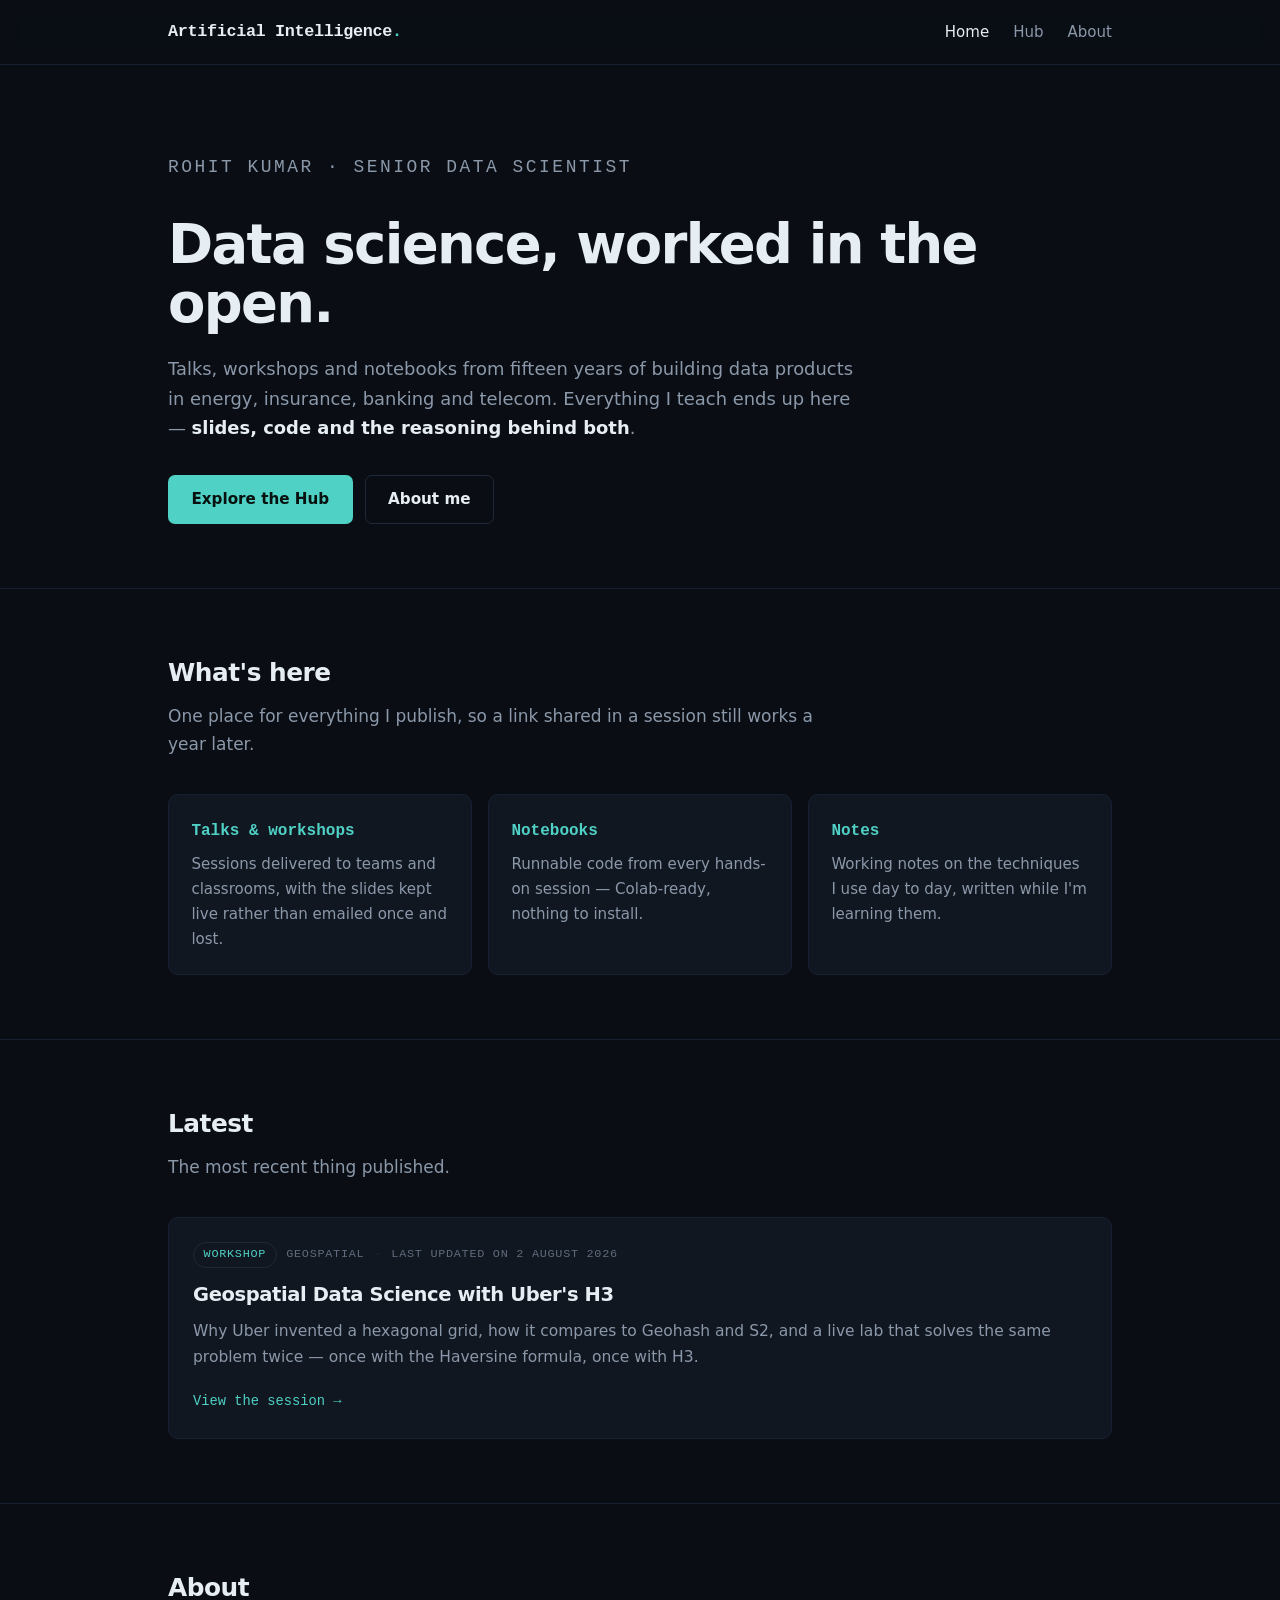
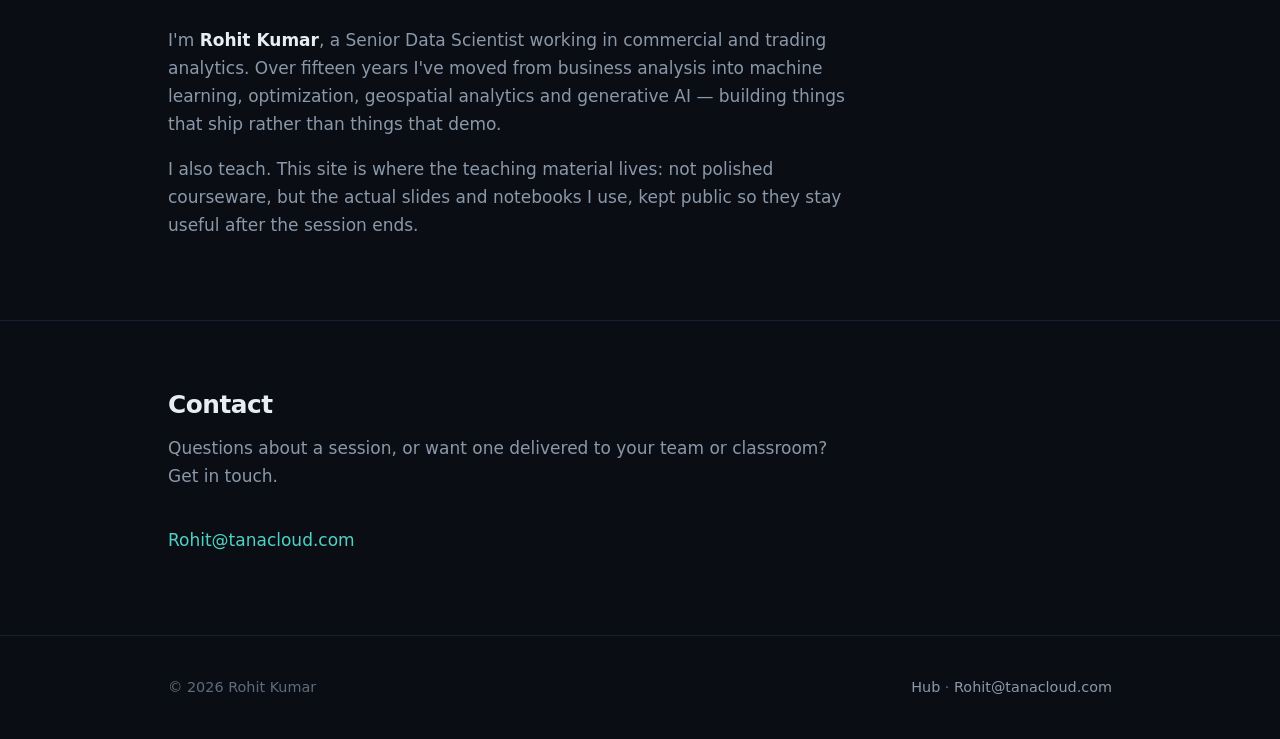
==== index.html @ 4aad43de "Publish all 13 sessions to the Hub; restructure nav and add Contact Hub now lists every published se" ====
<!DOCTYPE html>
<html lang="en">
<head>
<meta charset="utf-8">
<meta name="viewport" content="width=device-width, initial-scale=1">
<title>tanacloud — Data science, worked in the open | Rohit Kumar</title>
<meta name="description" content="Talks, workshops and notebooks on applied data science — geospatial analytics, machine learning and generative AI — by Rohit Kumar, Senior Data Scientist.">
<link rel="canonical" href="https://tanacloud.com/">
<meta property="og:type" content="website">
<meta property="og:site_name" content="tanacloud">
<meta property="og:title" content="tanacloud — Data science, worked in the open">
<meta property="og:description" content="Talks, workshops and notebooks on applied data science by Rohit Kumar, Senior Data Scientist.">
<meta property="og:url" content="https://tanacloud.com/">
<link rel="stylesheet" href="/css/styles.css">
</head>
<body>

<nav class="nav">
  <div class="wrap nav__inner">
    <a class="nav__brand" href="/">Artificial Intelligence<span class="dot">.</span></a>
    <div class="nav__links">
      <a href="/" aria-current="page">Home</a>
      <a href="/hub">Hub</a>
      <a href="#about">About</a>
    </div>
  </div>
</nav>

<header class="hero">
  <div class="wrap">
    <p class="hero__eyebrow">Rohit Kumar · Senior Data Scientist</p>
    <h1>Data science, worked in the open.</h1>
    <p>Talks, workshops and notebooks from fifteen years of building data products in energy,
       insurance, banking and telecom. Everything I teach ends up here — <strong>slides, code and
       the reasoning behind both</strong>.</p>
    <div class="btn-row">
      <a class="btn btn--primary" href="/hub">Explore the Hub</a>
      <a class="btn btn--ghost" href="#about">About me</a>
    </div>
  </div>
</header>

<section class="section">
  <div class="wrap">
    <h2 class="section__title">What's here</h2>
    <p class="section__lede">One place for everything I publish, so a link shared in a session
       still works a year later.</p>
    <div class="grid">
      <div class="tile">
        <h3>Talks &amp; workshops</h3>
        <p>Sessions delivered to teams and classrooms, with the slides kept live rather than
           emailed once and lost.</p>
      </div>
      <div class="tile">
        <h3>Notebooks</h3>
        <p>Runnable code from every hands-on session — Colab-ready, nothing to install.</p>
      </div>
      <div class="tile">
        <h3>Notes</h3>
        <p>Working notes on the techniques I use day to day, written while I'm learning them.</p>
      </div>
    </div>
  </div>
</section>

<section class="section">
  <div class="wrap">
    <h2 class="section__title">Latest</h2>
    <p class="section__lede">The most recent thing published.</p>
    <div class="entries">
      <a class="entry" href="/geospatial-data-science-with-ubers-h3">
        <div class="entry__meta">
          <span class="tag">Workshop</span>
          <span>Geospatial</span>
          <span>Last updated on 2 August 2026</span>
        </div>
        <h3>Geospatial Data Science with Uber's H3</h3>
        <p>Why Uber invented a hexagonal grid, how it compares to Geohash and S2, and a live lab
           that solves the same problem twice — once with the Haversine formula, once with H3.</p>
        <span class="entry__link">View the session</span>
      </a>
    </div>
  </div>
</section>

<section class="section about" id="about">
  <div class="wrap">
    <h2 class="section__title">About</h2>
    <p>I'm <strong>Rohit Kumar</strong>, a Senior Data Scientist working in commercial and trading
       analytics. Over fifteen years I've moved from business analysis into machine learning,
       optimization, geospatial analytics and generative AI — building things that ship rather
       than things that demo.</p>
    <p>I also teach. This site is where the teaching material lives: not polished courseware, but
       the actual slides and notebooks I use, kept public so they stay useful after the session
       ends.</p>
  </div>
</section>

<section class="section" id="contact">
  <div class="wrap">
    <h2 class="section__title">Contact</h2>
    <p class="section__lede">Questions about a session, or want one delivered to your team or
       classroom? Get in touch.</p>
    <p><a href="mailto:Rohit@tanacloud.com">Rohit@tanacloud.com</a></p>
  </div>
</section>

<footer class="footer">
  <div class="wrap footer__inner">
    <span>© 2026 Rohit Kumar</span>
    <span><a href="/hub">Hub</a> · <a href="mailto:Rohit@tanacloud.com">Rohit@tanacloud.com</a></span>
  </div>
</footer>

</body>
</html>
---- css/styles.css ----
/* tanacloud.com — Rohit Kumar's data science site
   Hand-written, no build step, no external requests. */

:root {
  --bg:        #0a0e14;
  --bg-raised: #111721;
  --bg-hover:  #161d29;
  --line:      #1f2937;
  --line-soft: #172033;
  --text:      #e6edf3;
  --muted:     #8b98a9;
  --dim:       #5f6b7c;
  --accent:    #4fd1c5;
  --accent-dim:#2a8a82;

  --mono: ui-monospace, SFMono-Regular, "SF Mono", Menlo, Consolas, monospace;
  --sans: system-ui, -apple-system, "Segoe UI", Roboto, Helvetica, Arial, sans-serif;

  --wrap: 62rem;
}

*, *::before, *::after { box-sizing: border-box; }
html { scroll-behavior: smooth; }
@media (prefers-reduced-motion: reduce) { html { scroll-behavior: auto; } }

body {
  margin: 0;
  background: var(--bg);
  color: var(--text);
  font-family: var(--sans);
  font-size: 17px;
  line-height: 1.65;
  -webkit-font-smoothing: antialiased;
}

.wrap { width: 100%; max-width: var(--wrap); margin: 0 auto; padding: 0 1.5rem; }

a { color: var(--accent); text-decoration: none; }
a:hover { text-decoration: underline; }

/* ---------- nav ---------- */
.nav {
  position: sticky; top: 0; z-index: 20;
  background: rgba(10, 14, 20, 0.85);
  backdrop-filter: blur(10px);
  border-bottom: 1px solid var(--line-soft);
}
.nav__inner {
  display: flex; align-items: center; justify-content: space-between;
  gap: 1rem; height: 4rem;
}
.nav__brand {
  font-family: var(--mono); font-size: 1.05rem; font-weight: 600;
  color: var(--text); letter-spacing: -0.02em;
}
.nav__brand:hover { text-decoration: none; color: var(--accent); }
.nav__brand .dot { color: var(--accent); }
.nav__links { display: flex; gap: 1.5rem; align-items: center; }
.nav__links a { color: var(--muted); font-size: 0.94rem; }
.nav__links a:hover { color: var(--text); text-decoration: none; }
.nav__links a[aria-current="page"] { color: var(--text); }

/* ---------- hero ---------- */
.hero { padding: 5.5rem 0 4rem; border-bottom: 1px solid var(--line-soft); }
.hero__eyebrow {
  font-family: var(--mono); font-size: 0.78rem; letter-spacing: 0.14em;
  text-transform: uppercase; color: var(--accent); margin: 0 0 1.25rem;
}
.hero h1 {
  margin: 0 0 1.25rem;
  font-size: clamp(2.1rem, 5.5vw, 3.4rem);
  line-height: 1.1; letter-spacing: -0.03em; font-weight: 700;
}
.hero p {
  margin: 0 0 2rem; max-width: 44rem;
  font-size: 1.12rem; color: var(--muted);
}
.hero p strong { color: var(--text); font-weight: 600; }

/* ---------- buttons ---------- */
.btn {
  display: inline-block; padding: 0.7rem 1.4rem;
  border-radius: 7px; font-size: 0.95rem; font-weight: 600;
  border: 1px solid transparent; transition: background 0.15s, border-color 0.15s;
}
.btn:hover { text-decoration: none; }
.btn--primary { background: var(--accent); color: #07110f; }
.btn--primary:hover { background: #6ee0d5; }
.btn--ghost { border-color: var(--line); color: var(--text); }
.btn--ghost:hover { border-color: var(--accent-dim); background: var(--bg-raised); }
.btn-row { display: flex; flex-wrap: wrap; gap: 0.75rem; }

/* ---------- sections ---------- */
.section { padding: 4rem 0; border-bottom: 1px solid var(--line-soft); }
.section:last-of-type { border-bottom: 0; }
.section__title {
  margin: 0 0 0.5rem;
  font-size: 1.55rem; letter-spacing: -0.02em; font-weight: 700;
}
.section__lede { margin: 0 0 2.25rem; color: var(--muted); max-width: 42rem; }

/* ---------- what's here grid ---------- */
.grid { display: grid; gap: 1rem; grid-template-columns: repeat(auto-fit, minmax(15rem, 1fr)); }
.tile {
  background: var(--bg-raised); border: 1px solid var(--line-soft);
  border-radius: 10px; padding: 1.4rem;
}
.tile h3 {
  margin: 0 0 0.5rem; font-size: 1rem; font-weight: 600;
  font-family: var(--mono); color: var(--accent);
}
.tile p { margin: 0; font-size: 0.94rem; color: var(--muted); }

/* ---------- hub entries ---------- */
.entries { display: flex; flex-direction: column; gap: 1rem; }
.entry {
  display: block;
  background: var(--bg-raised); border: 1px solid var(--line-soft);
  border-radius: 10px; padding: 1.5rem;
  color: inherit; transition: border-color 0.15s, background 0.15s;
}
.entry:hover { text-decoration: none; border-color: var(--accent-dim); background: var(--bg-hover); }
.entry__meta {
  display: flex; flex-wrap: wrap; gap: 0.6rem; align-items: center;
  font-family: var(--mono); font-size: 0.74rem; letter-spacing: 0.06em;
  text-transform: uppercase; color: var(--dim); margin-bottom: 0.7rem;
}
.tag {
  border: 1px solid var(--line); border-radius: 99px;
  padding: 0.15rem 0.6rem; color: var(--accent);
}
/* separator dots between the plain meta items, but not after the tag pill */
.entry__meta span:not(.tag) + span::before {
  content: "\00B7"; margin-right: 0.6rem; color: var(--line);
}
.entry h3 {
  margin: 0 0 0.5rem; font-size: 1.22rem; font-weight: 700;
  letter-spacing: -0.02em; color: var(--text);
}
.entry p { margin: 0 0 0.9rem; color: var(--muted); font-size: 0.97rem; }
.entry__link { font-family: var(--mono); font-size: 0.86rem; color: var(--accent); }
.entry__link::after { content: " \2192"; }

/* empty-state / coming-soon note */
.note {
  border: 1px dashed var(--line); border-radius: 10px;
  padding: 1.25rem 1.5rem; color: var(--dim); font-size: 0.94rem;
}

/* ---------- about ---------- */
.about p { color: var(--muted); max-width: 44rem; }
.about p strong { color: var(--text); font-weight: 600; }

/* ---------- footer ---------- */
.footer {
  border-top: 1px solid var(--line-soft);
  padding: 2.5rem 0; color: var(--dim); font-size: 0.9rem;
}
.footer__inner { display: flex; flex-wrap: wrap; gap: 1rem; justify-content: space-between; }
.footer a { color: var(--muted); }
.footer a:hover { color: var(--accent); }

/* ---------- redirect page ---------- */
.redirect { min-height: 100vh; display: grid; place-items: center; text-align: center; padding: 2rem; }
.redirect__box { max-width: 34rem; }
.redirect h1 { font-size: 1.5rem; margin: 0 0 0.75rem; letter-spacing: -0.02em; }
.redirect p { color: var(--muted); margin: 0 0 1.5rem; }
.redirect code { font-family: var(--mono); font-size: 0.85rem; color: var(--dim); }

@media (max-width: 34rem) {
  .nav__links { gap: 1rem; }
  .hero { padding: 3.5rem 0 3rem; }
  /* "Artificial Intelligence" is long in monospace — keep it clear of the nav links */
  .nav__brand { font-size: 0.82rem; }
}
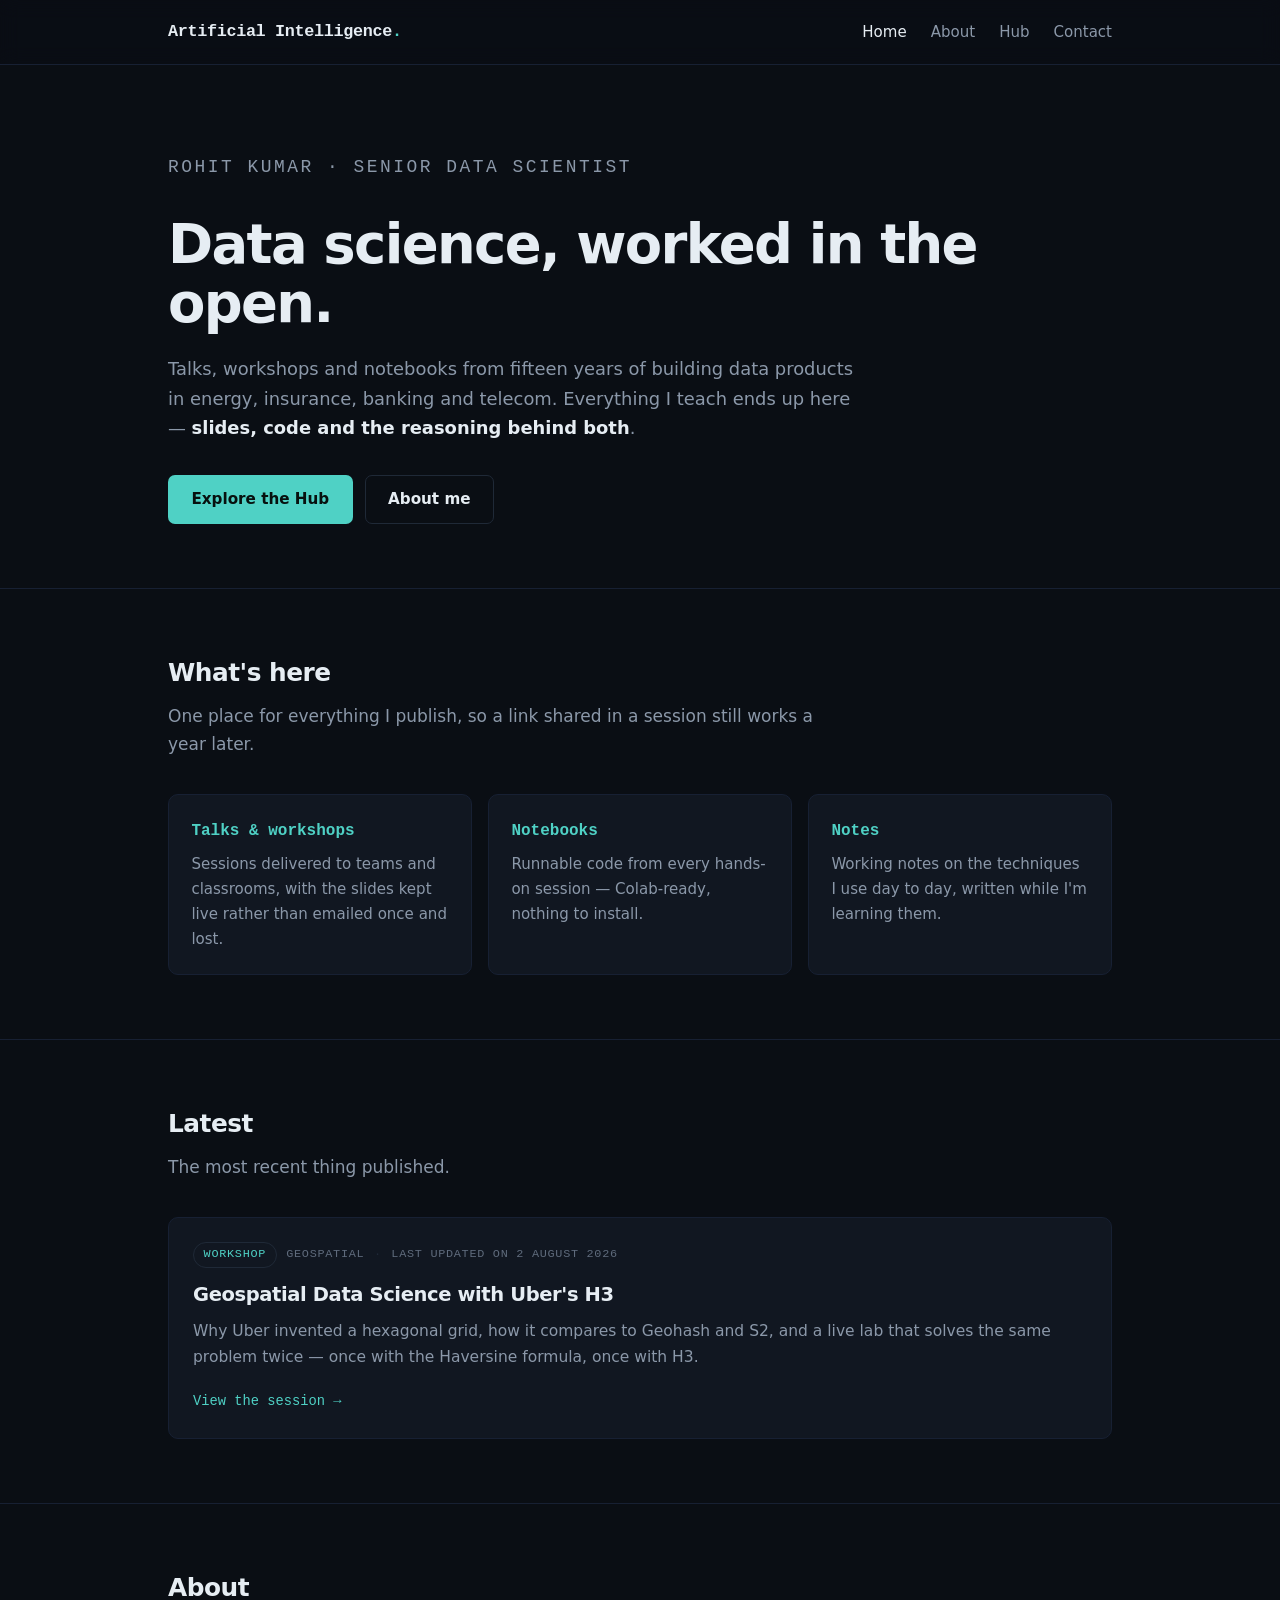
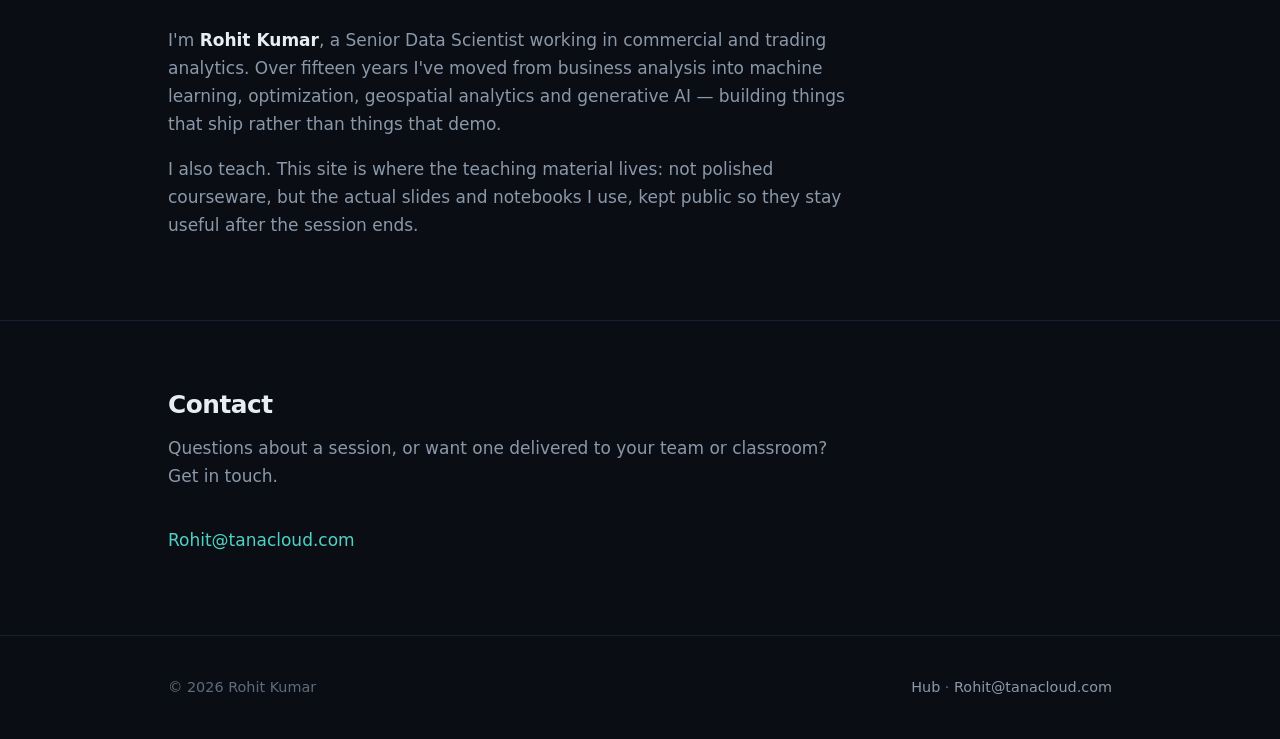
==== commit a236b4fb: "Nav: Home, About, Hub, Contact Adds Contact to the nav and moves About ahead of Hub.  Co-Authored-By" ====
--- a/index.html
+++ b/index.html
@@ -20,8 +20,9 @@
     <a class="nav__brand" href="/">Artificial Intelligence<span class="dot">.</span></a>
     <div class="nav__links">
       <a href="/" aria-current="page">Home</a>
+      <a href="#about">About</a>
       <a href="/hub">Hub</a>
-      <a href="#about">About</a>
+      <a href="#contact">Contact</a>
     </div>
   </div>
 </nav>
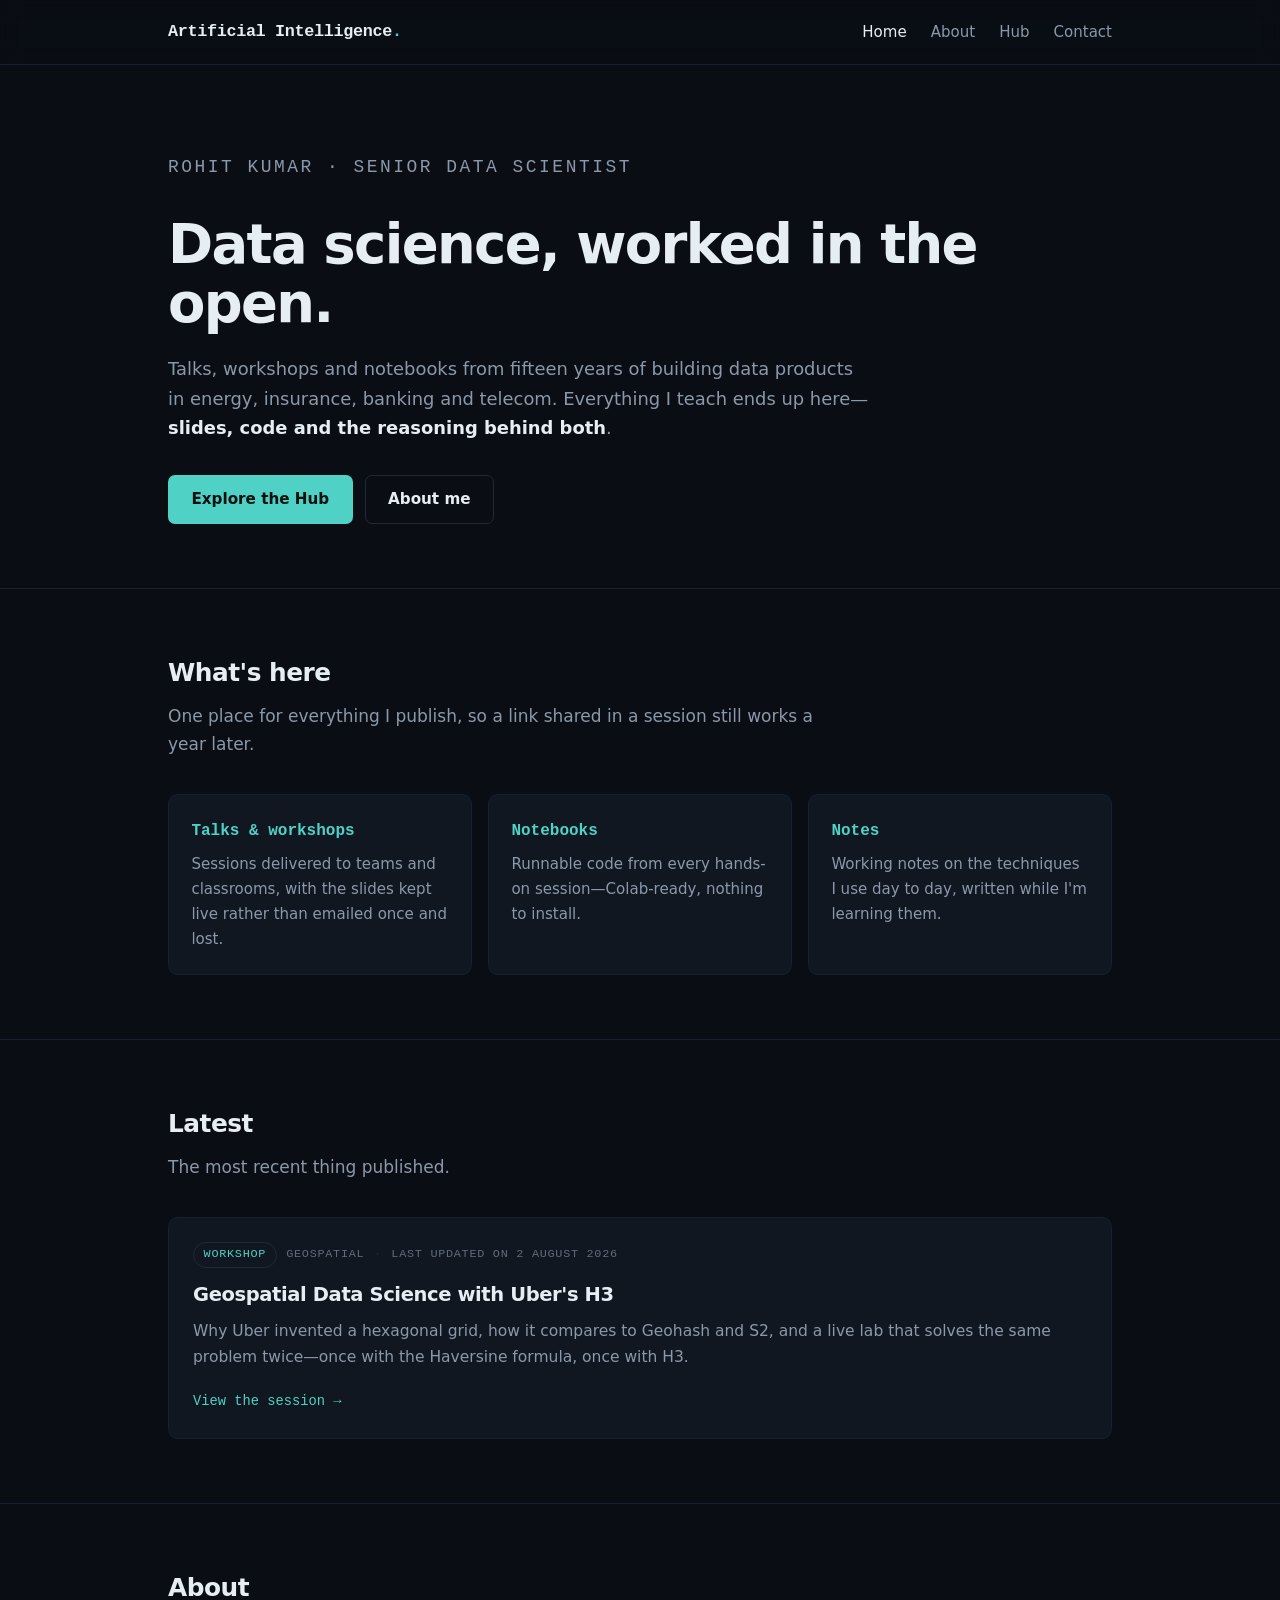
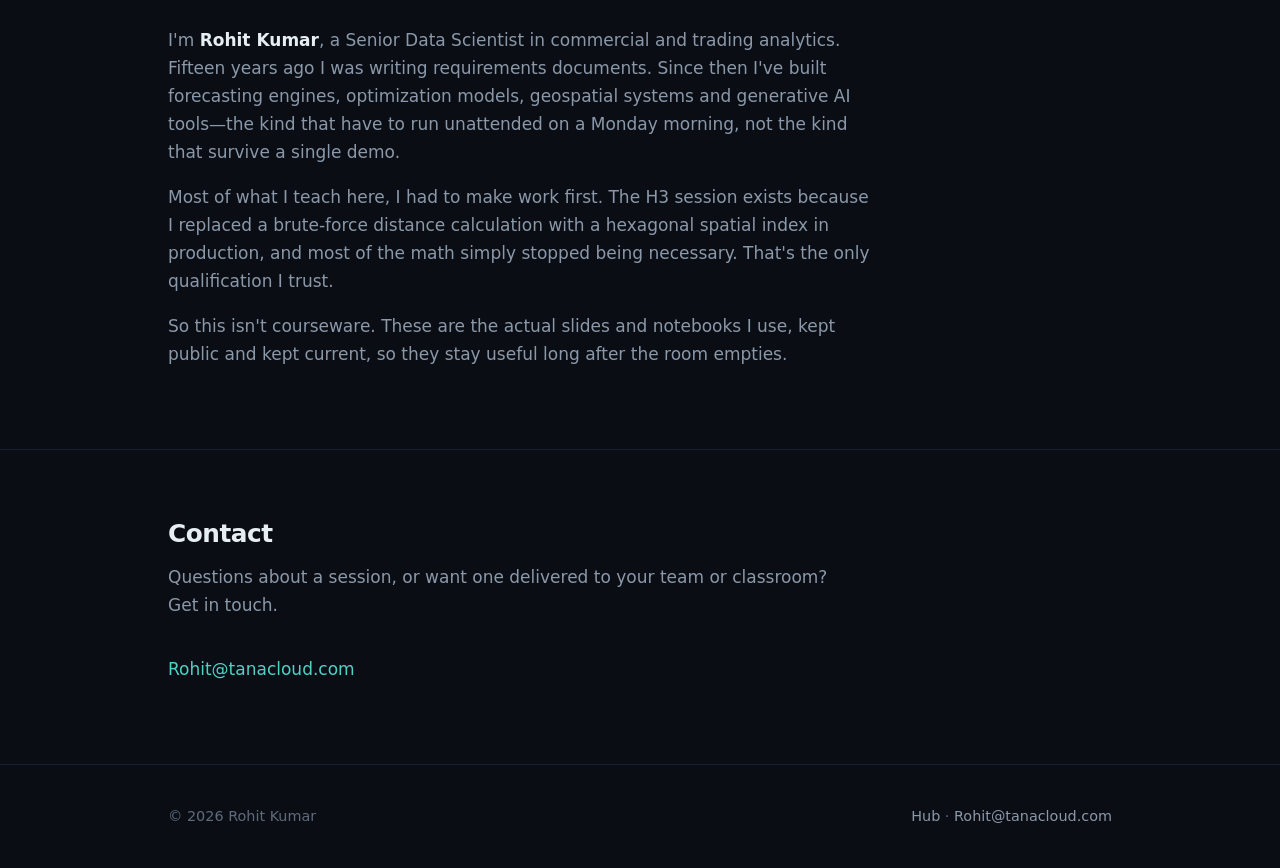
==== commit 11bf5d85: "Rewrite About; close every em dash site-wide About now earns its claim with the Haversine-to-H3 prod" ====
--- a/index.html
+++ b/index.html
@@ -3,12 +3,12 @@
 <head>
 <meta charset="utf-8">
 <meta name="viewport" content="width=device-width, initial-scale=1">
-<title>tanacloud — Data science, worked in the open | Rohit Kumar</title>
-<meta name="description" content="Talks, workshops and notebooks on applied data science — geospatial analytics, machine learning and generative AI — by Rohit Kumar, Senior Data Scientist.">
+<title>tanacloud—Data science, worked in the open | Rohit Kumar</title>
+<meta name="description" content="Talks, workshops and notebooks on applied data science—geospatial analytics, machine learning and generative AI—by Rohit Kumar, Senior Data Scientist.">
 <link rel="canonical" href="https://tanacloud.com/">
 <meta property="og:type" content="website">
 <meta property="og:site_name" content="tanacloud">
-<meta property="og:title" content="tanacloud — Data science, worked in the open">
+<meta property="og:title" content="tanacloud—Data science, worked in the open">
 <meta property="og:description" content="Talks, workshops and notebooks on applied data science by Rohit Kumar, Senior Data Scientist.">
 <meta property="og:url" content="https://tanacloud.com/">
 <link rel="stylesheet" href="/css/styles.css">
@@ -32,7 +32,7 @@
     <p class="hero__eyebrow">Rohit Kumar · Senior Data Scientist</p>
     <h1>Data science, worked in the open.</h1>
     <p>Talks, workshops and notebooks from fifteen years of building data products in energy,
-       insurance, banking and telecom. Everything I teach ends up here — <strong>slides, code and
+       insurance, banking and telecom. Everything I teach ends up here—<strong>slides, code and
        the reasoning behind both</strong>.</p>
     <div class="btn-row">
       <a class="btn btn--primary" href="/hub">Explore the Hub</a>
@@ -54,7 +54,7 @@
       </div>
       <div class="tile">
         <h3>Notebooks</h3>
-        <p>Runnable code from every hands-on session — Colab-ready, nothing to install.</p>
+        <p>Runnable code from every hands-on session—Colab-ready, nothing to install.</p>
       </div>
       <div class="tile">
         <h3>Notes</h3>
@@ -77,7 +77,7 @@
         </div>
         <h3>Geospatial Data Science with Uber's H3</h3>
         <p>Why Uber invented a hexagonal grid, how it compares to Geohash and S2, and a live lab
-           that solves the same problem twice — once with the Haversine formula, once with H3.</p>
+           that solves the same problem twice—once with the Haversine formula, once with H3.</p>
         <span class="entry__link">View the session</span>
       </a>
     </div>
@@ -87,13 +87,17 @@
 <section class="section about" id="about">
   <div class="wrap">
     <h2 class="section__title">About</h2>
-    <p>I'm <strong>Rohit Kumar</strong>, a Senior Data Scientist working in commercial and trading
-       analytics. Over fifteen years I've moved from business analysis into machine learning,
-       optimization, geospatial analytics and generative AI — building things that ship rather
-       than things that demo.</p>
-    <p>I also teach. This site is where the teaching material lives: not polished courseware, but
-       the actual slides and notebooks I use, kept public so they stay useful after the session
-       ends.</p>
+    <p>I'm <strong>Rohit Kumar</strong>, a Senior Data Scientist in commercial and trading
+       analytics. Fifteen years ago I was writing requirements documents. Since then I've built
+       forecasting engines, optimization models, geospatial systems and generative AI tools—the
+       kind that have to run unattended on a Monday morning, not the kind that survive a single
+       demo.</p>
+    <p>Most of what I teach here, I had to make work first. The H3 session exists because I
+       replaced a brute-force distance calculation with a hexagonal spatial index in production,
+       and most of the math simply stopped being necessary. That's the only qualification I
+       trust.</p>
+    <p>So this isn't courseware. These are the actual slides and notebooks I use, kept public and
+       kept current, so they stay useful long after the room empties.</p>
   </div>
 </section>
 
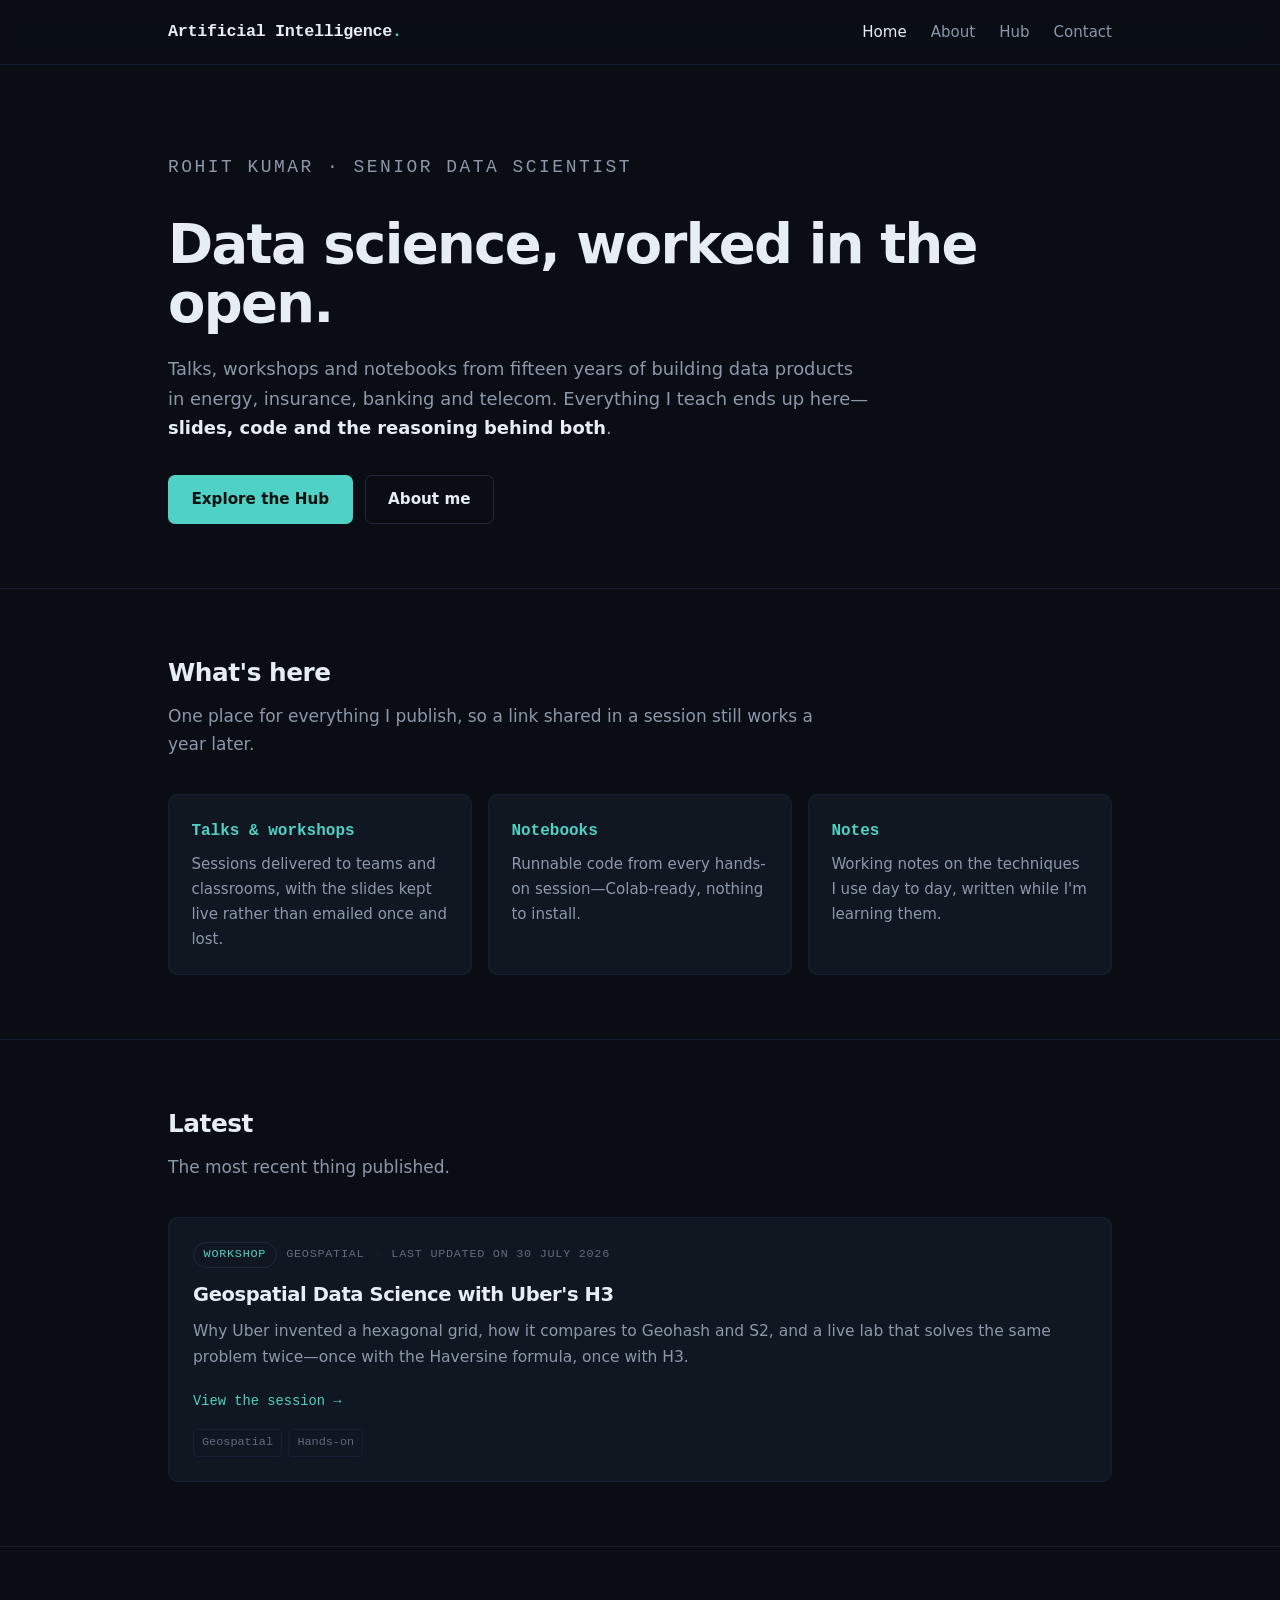
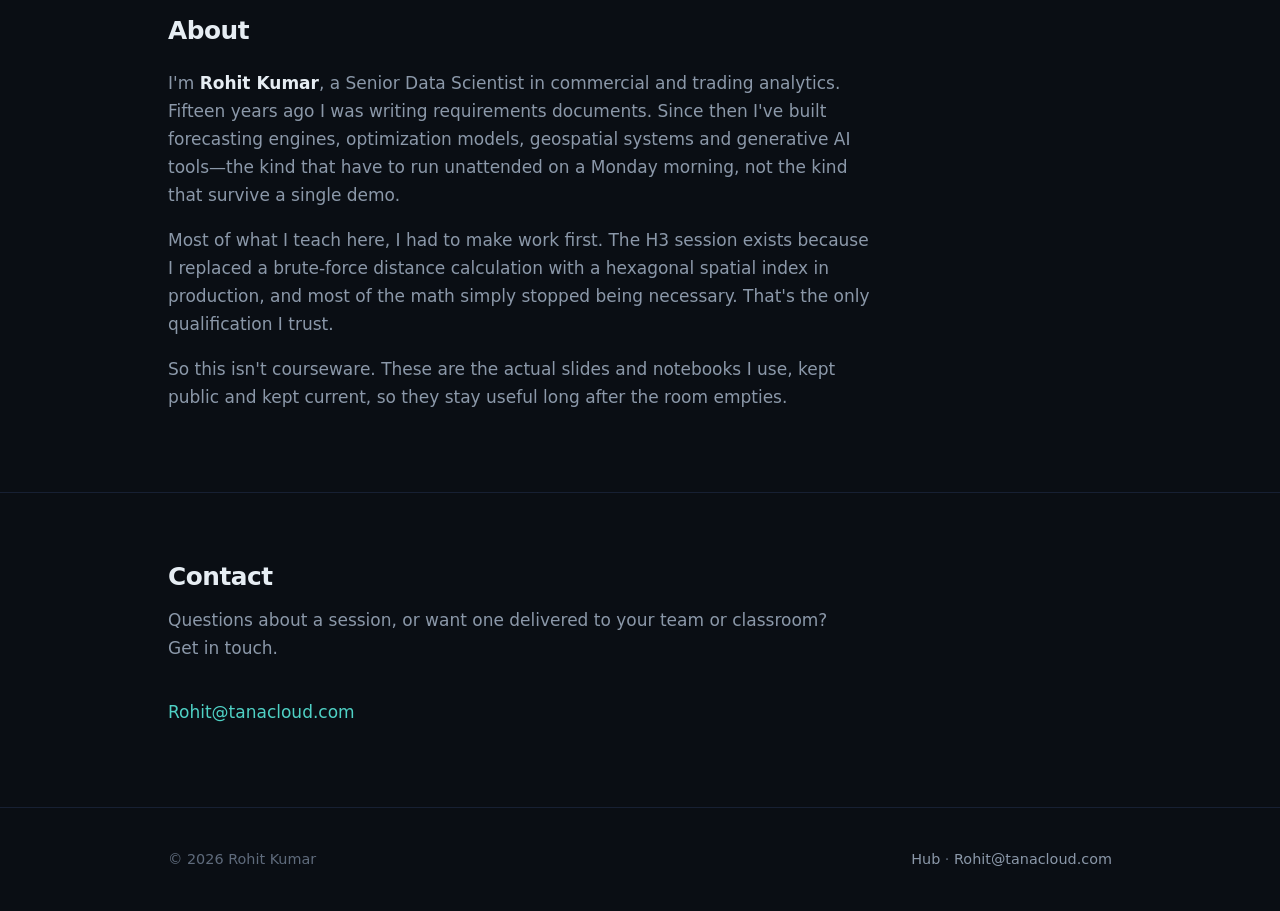
==== commit 68db8919: "Hub: topic tags with filtering, lock icon, real last-updated dates Session cards no longer print the" ====
--- a/index.html
+++ b/index.html
@@ -73,12 +73,16 @@
         <div class="entry__meta">
           <span class="tag">Workshop</span>
           <span>Geospatial</span>
-          <span>Last updated on 2 August 2026</span>
+          <span>Last updated on 30 July 2026</span>
         </div>
         <h3>Geospatial Data Science with Uber's H3</h3>
         <p>Why Uber invented a hexagonal grid, how it compares to Geohash and S2, and a live lab
            that solves the same problem twice—once with the Haversine formula, once with H3.</p>
         <span class="entry__link">View the session</span>
+        <div class="entry__tags">
+          <span>Geospatial</span>
+          <span>Hands-on</span>
+        </div>
       </a>
     </div>
   </div>
--- a/css/styles.css
+++ b/css/styles.css
@@ -173,3 +173,37 @@
   /* "Artificial Intelligence" is long in monospace — keep it clear of the nav links */
   .nav__brand { font-size: 0.82rem; }
 }
+
+/* ---------- hub: tag filters ---------- */
+[hidden] { display: none !important; }
+
+.filters { display: flex; flex-wrap: wrap; gap: 0.5rem; margin: 0 0 1rem; }
+.filter {
+  font-family: var(--mono); font-size: 0.8rem; line-height: 1;
+  background: var(--bg-raised); color: var(--muted);
+  border: 1px solid var(--line); border-radius: 999px;
+  padding: 0.42rem 0.8rem; cursor: pointer;
+  transition: background 0.15s, color 0.15s, border-color 0.15s;
+}
+.filter:hover { color: var(--text); border-color: var(--accent-dim); }
+.filter:focus-visible { outline: 2px solid var(--accent); outline-offset: 2px; }
+.filter[aria-pressed="true"] {
+  background: var(--accent); color: #07110f; border-color: var(--accent);
+}
+.filter-count {
+  font-family: var(--mono); font-size: 0.8rem; color: var(--dim);
+  margin: 0 0 1.75rem;
+}
+
+/* ---------- hub: per-card tags + lock ---------- */
+.entry__tags { display: flex; flex-wrap: wrap; gap: 0.4rem; margin-top: 0.95rem; }
+.entry__tags span {
+  font-family: var(--mono); font-size: 0.74rem; color: var(--dim);
+  border: 1px solid var(--line-soft); border-radius: 4px;
+  padding: 0.2rem 0.5rem;
+}
+.entry:hover .entry__tags span { border-color: var(--line); color: var(--muted); }
+
+.lock { display: inline-flex; align-items: center; color: var(--dim); }
+.lock svg { width: 0.95em; height: 0.95em; display: block; }
+.entry:hover .lock { color: var(--accent-dim); }
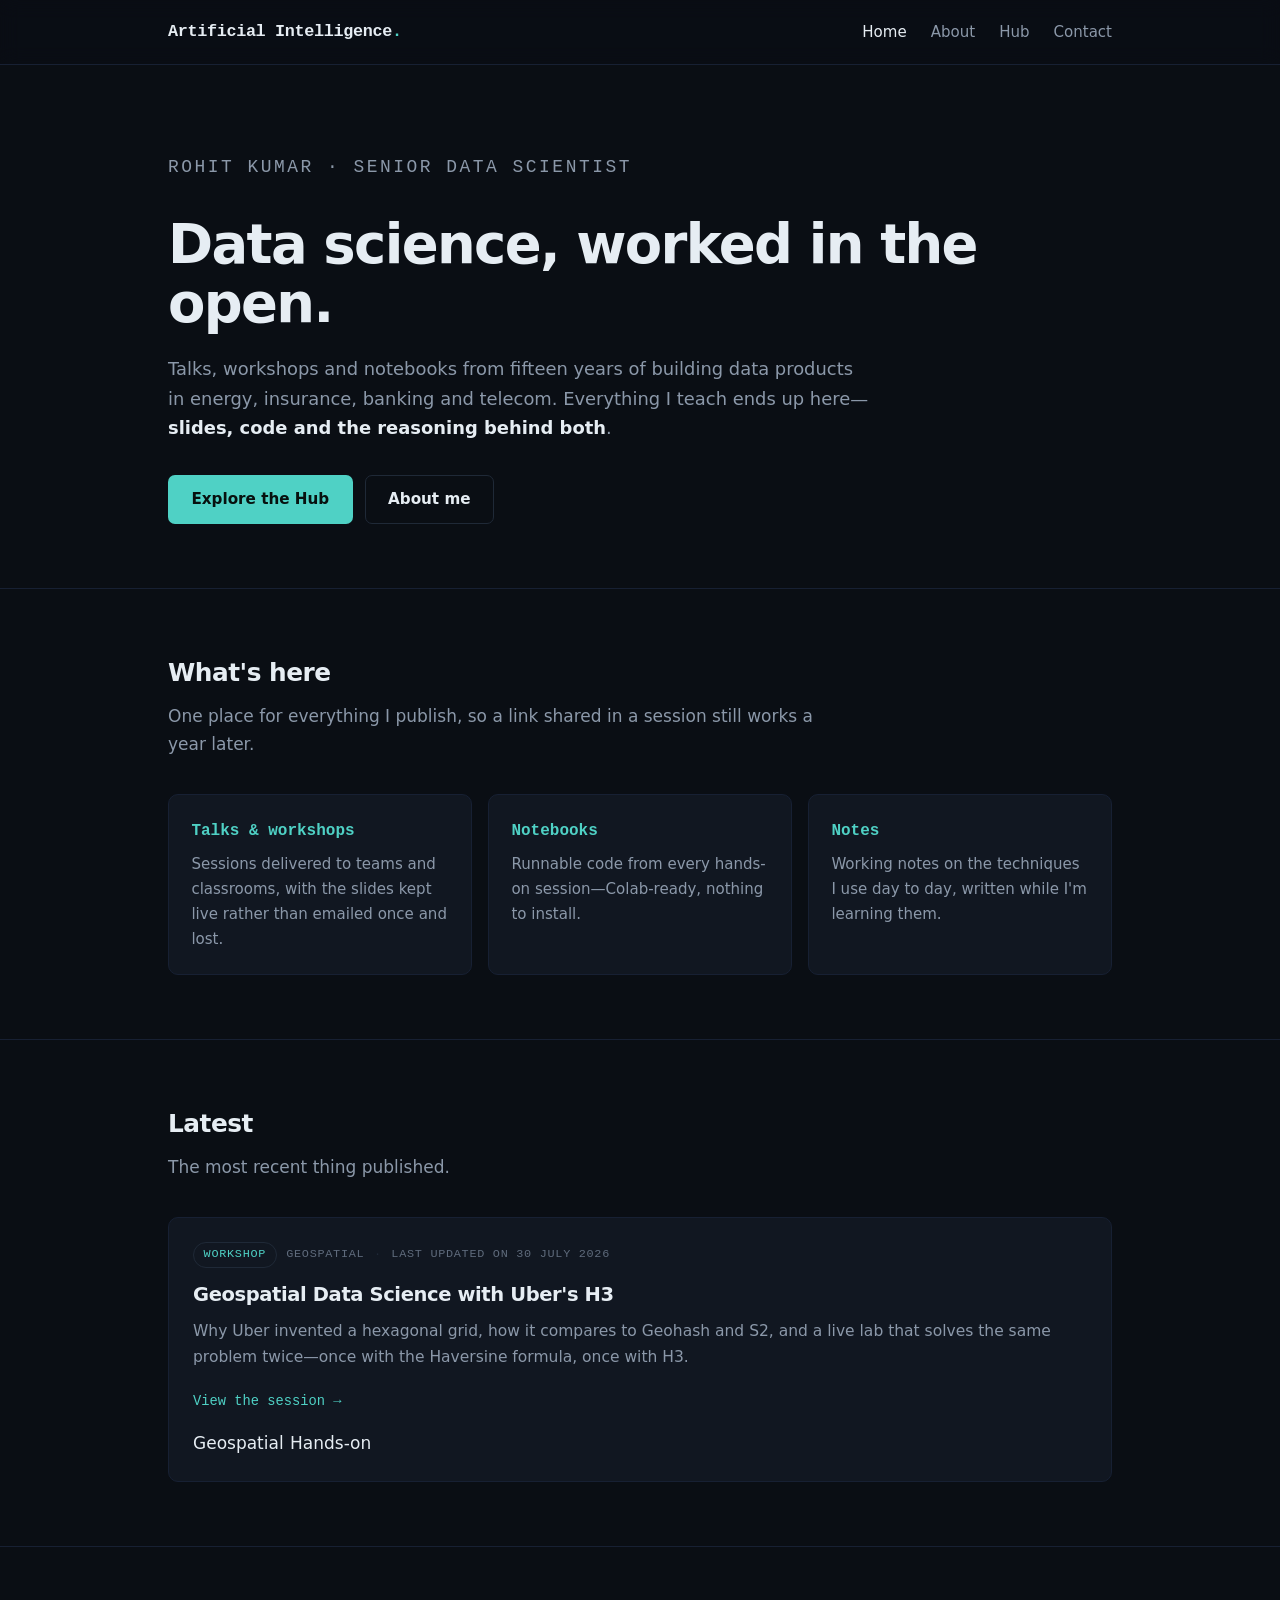
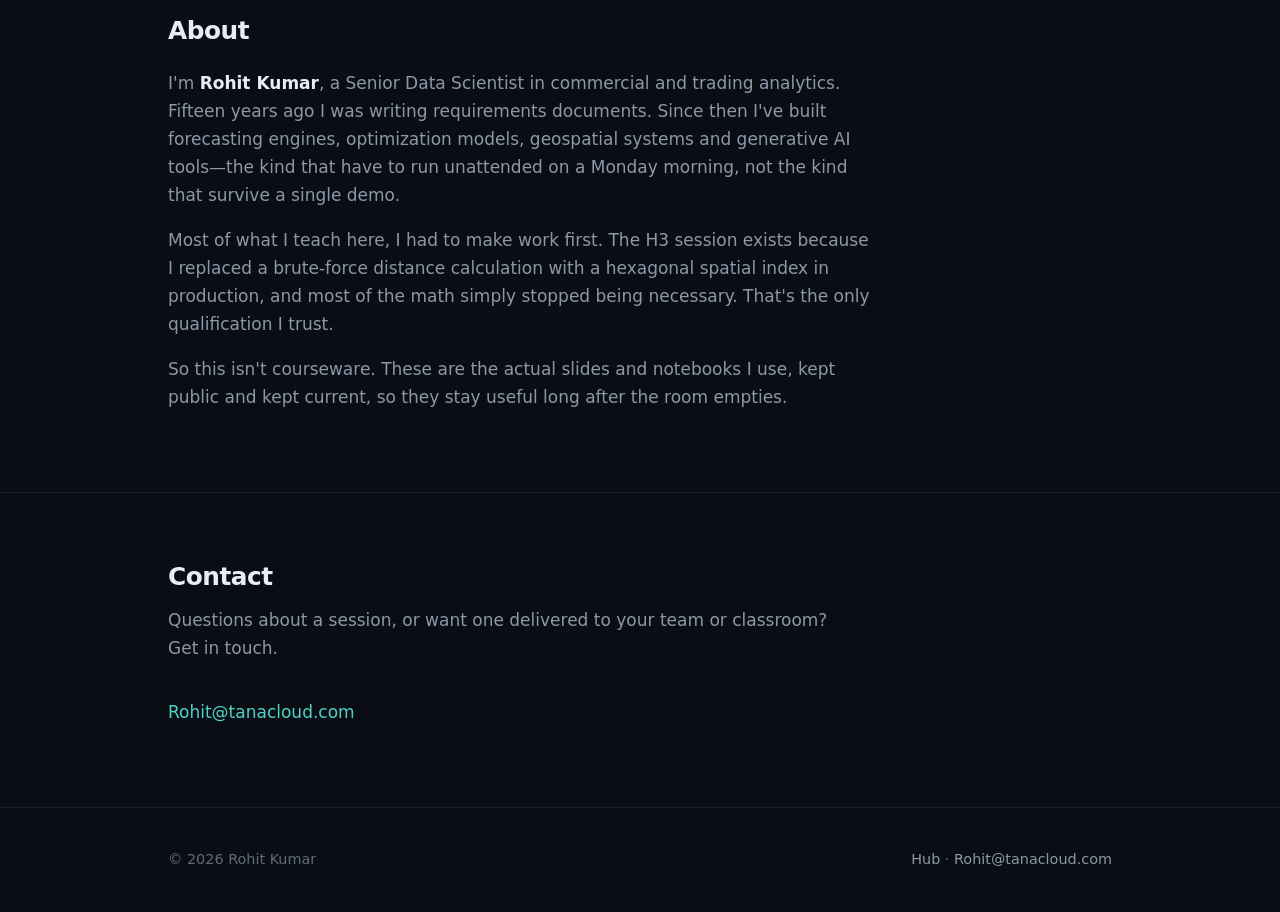
==== commit 3bdb9f04: "Cache-bust CSS and JS with a version string /css/* and /js/* carry max-age=604800, so a returning vi" ====
--- a/index.html
+++ b/index.html
@@ -3,15 +3,15 @@
 <head>
 <meta charset="utf-8">
 <meta name="viewport" content="width=device-width, initial-scale=1">
-<title>tanacloud—Data science, worked in the open | Rohit Kumar</title>
+<title>tanacloud — Data science, worked in the open | Rohit Kumar</title>
 <meta name="description" content="Talks, workshops and notebooks on applied data science—geospatial analytics, machine learning and generative AI—by Rohit Kumar, Senior Data Scientist.">
 <link rel="canonical" href="https://tanacloud.com/">
 <meta property="og:type" content="website">
 <meta property="og:site_name" content="tanacloud">
-<meta property="og:title" content="tanacloud—Data science, worked in the open">
+<meta property="og:title" content="tanacloud — Data science, worked in the open">
 <meta property="og:description" content="Talks, workshops and notebooks on applied data science by Rohit Kumar, Senior Data Scientist.">
 <meta property="og:url" content="https://tanacloud.com/">
-<link rel="stylesheet" href="/css/styles.css">
+<link rel="stylesheet" href="/css/styles.css?v=20260802b">
 </head>
 <body>
 
--- a/css/styles.css
+++ b/css/styles.css
@@ -12,6 +12,8 @@
   --dim:       #5f6b7c;
   --accent:    #4fd1c5;
   --accent-dim:#2a8a82;
+  --lock:      #ff2d2d;
+  --lock-hi:   #ff5c5c;
 
   --mono: ui-monospace, SFMono-Regular, "SF Mono", Menlo, Consolas, monospace;
   --sans: system-ui, -apple-system, "Segoe UI", Roboto, Helvetica, Arial, sans-serif;
@@ -197,13 +199,25 @@
 
 /* ---------- hub: per-card tags + lock ---------- */
 .entry__tags { display: flex; flex-wrap: wrap; gap: 0.4rem; margin-top: 0.95rem; }
-.entry__tags span {
+.chip {
   font-family: var(--mono); font-size: 0.74rem; color: var(--dim);
   border: 1px solid var(--line-soft); border-radius: 4px;
   padding: 0.2rem 0.5rem;
-}
-.entry:hover .entry__tags span { border-color: var(--line); color: var(--muted); }
-
-.lock { display: inline-flex; align-items: center; color: var(--dim); }
-.lock svg { width: 0.95em; height: 0.95em; display: block; }
-.entry:hover .lock { color: var(--accent-dim); }
+  transition: color 0.15s, border-color 0.15s, background 0.15s;
+}
+.entry:hover .chip { border-color: var(--line); color: var(--muted); }
+
+/* the format tag (Workshop / Session / Talk) leads the row and reads differently */
+.chip--format { color: var(--muted); border-color: var(--line); letter-spacing: 0.04em; }
+.entry:hover .chip--format { color: var(--text); }
+
+/* a tag currently selected in the filter bar, wherever it appears on a card */
+.chip.is-match,
+.entry:hover .chip.is-match {
+  background: var(--accent); color: #07110f;
+  border-color: var(--accent); font-weight: 500;
+}
+
+.lock { display: inline-flex; align-items: center; color: var(--lock); }
+.lock svg { width: 1em; height: 1em; display: block; stroke-width: 2.4; }
+.entry:hover .lock { color: var(--lock-hi); }
